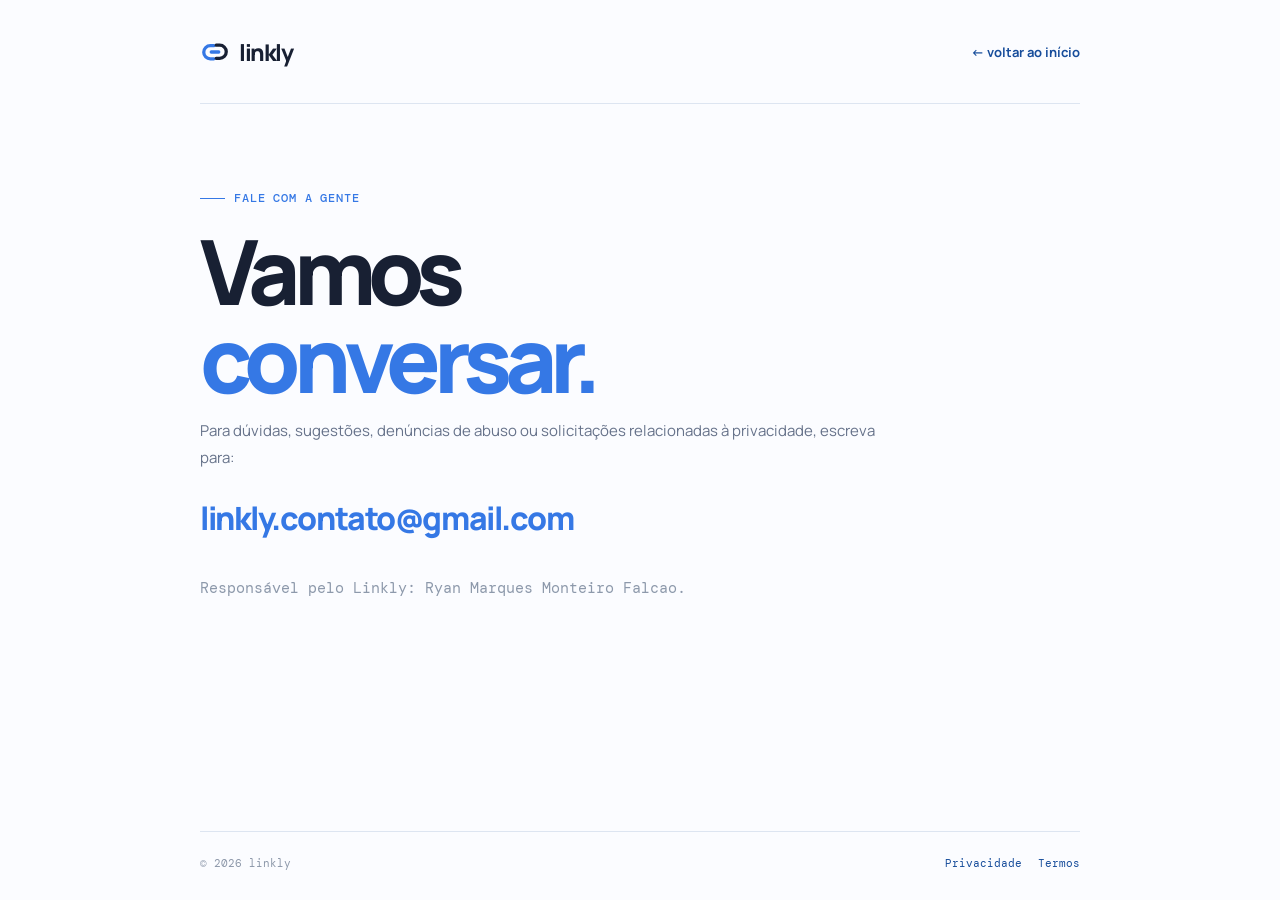
==== encurtador-url/src/main/resources/static/contato.html @ 8646ec0a "Prepare Linkly for deployment" ====
<!doctype html>
<html lang="pt-BR"><head><meta charset="UTF-8" /><meta name="viewport" content="width=device-width, initial-scale=1.0" /><meta name="description" content="Entre em contato com o Linkly." /><title>Contato — linkly</title><link rel="icon" href="logo.svg" type="image/svg+xml" /><link rel="preconnect" href="https://fonts.googleapis.com" /><link rel="preconnect" href="https://fonts.gstatic.com" crossorigin /><link href="https://fonts.googleapis.com/css2?family=DM+Mono:wght@400;500&family=Manrope:wght@400;500;600;700;800&display=swap" rel="stylesheet" /><link rel="stylesheet" href="styles.css" /></head>
<body><main class="page-shell legal-shell"><nav class="nav"><a class="brand" href="/"><img class="brand-mark" src="logo.svg" alt="" />linkly</a><a class="back-link" href="/">← voltar ao início</a></nav><article class="legal-content contact-content"><span class="eyebrow"><span></span> fale com a gente</span><h1>Vamos<br /><em>conversar.</em></h1><p>Para dúvidas, sugestões, denúncias de abuso ou solicitações relacionadas à privacidade, escreva para:</p><a class="contact-email" href="mailto:linkly.contato@gmail.com">linkly.contato@gmail.com</a><p class="legal-note">Responsável pelo Linkly: Ryan Marques Monteiro Falcao.</p></article><footer><span>© 2026 linkly</span><span class="footer-links"><a href="privacidade.html">Privacidade</a><a href="termos.html">Termos</a></span></footer></main></body></html>
---- encurtador-url/src/main/resources/static/styles.css ----
:root { --ink:#182033; --muted:#66728a; --paper:#fbfcff; --blue:#3578e5; --blue-dark:#174d9b; --blue-pale:#eaf2ff; --line:#dde5f1; --card:#fff; }
* { box-sizing:border-box; } body { margin:0; color:var(--ink); background:var(--paper); font-family:Manrope,Arial,sans-serif; } body::before { position:fixed; inset:0; z-index:-1; content:""; opacity:.42; background-image:radial-gradient(#cad7ea .7px,transparent .7px); background-size:12px 12px; pointer-events:none; }.page-shell { width:min(1120px,calc(100% - 48px)); min-height:100vh; margin:auto; display:flex; flex-direction:column; }.nav { height:104px; display:flex; align-items:center; justify-content:space-between; border-bottom:1px solid var(--line); }.brand { display:inline-flex; align-items:center; gap:9px; color:var(--ink); font-size:23px; font-weight:800; letter-spacing:-1.4px; text-decoration:none; }.brand-mark { width:30px; height:30px; display:block; }.nav-status { display:flex; align-items:center; gap:8px; color:var(--muted); font:500 12px "DM Mono",monospace; letter-spacing:.02em; text-transform:uppercase; }.nav-status i { width:7px; height:7px; border-radius:50%; background:#57b897; box-shadow:0 0 0 4px #ddf4ed; }
.ad-rail { position:fixed; top:50%; z-index:2; width:120px; height:600px; display:grid; place-items:center; color:#a7b0c0; border:1px dashed #d9e0eb; background:rgba(248,250,254,.76); font:500 10px "DM Mono",monospace; letter-spacing:.11em; text-transform:uppercase; transform:translateY(-45%); writing-mode:vertical-rl; }.ad-rail-left { left:max(20px, calc((100vw - 1440px) / 2)); }.ad-rail-right { right:max(20px, calc((100vw - 1440px) / 2)); }
.hero { padding:clamp(64px,9vw,112px) 0 74px; }.eyebrow { display:flex; align-items:center; gap:9px; color:var(--blue); font:500 12px "DM Mono",monospace; letter-spacing:.07em; text-transform:uppercase; }.eyebrow span { width:25px; height:1px; background:var(--blue); }h1 { max-width:760px; margin:21px 0 18px; font-size:clamp(52px,7.4vw,90px); font-weight:800; letter-spacing:-.075em; line-height:.98; }h1 em { color:var(--blue); font-style:normal; }.intro { width:min(100%,490px); margin:0 0 42px; color:var(--muted); font-size:17px; line-height:1.65; letter-spacing:-.025em; }
.shorten-card { max-width:740px; padding:10px; border:1px solid var(--line); border-radius:15px; background:var(--card); box-shadow:0 16px 40px rgba(38,64,107,.08); }label { display:block; margin:5px 10px 9px; color:var(--muted); font:500 11px "DM Mono",monospace; letter-spacing:.07em; text-transform:uppercase; }.input-row { display:flex; gap:8px; }input { min-width:0; flex:1; padding:17px 15px; outline:none; border:1px solid transparent; border-radius:9px; color:var(--ink); background:#f2f6fc; font:400 14px "DM Mono",monospace; transition:border .2s,box-shadow .2s; }input::placeholder { color:#98a4b6; }input:focus { border-color:#7baafb; box-shadow:0 0 0 3px #e5efff; }button { border:0; border-radius:9px; cursor:pointer; font-family:inherit; font-weight:700; transition:transform .2s,background .2s; }button:hover { transform:translateY(-1px); }#submit-button { position:relative; display:flex; min-width:166px; align-items:center; justify-content:center; gap:12px; overflow:hidden; padding:0 18px; color:#fff; background:var(--blue); box-shadow:0 7px 16px rgba(43,104,205,.22); white-space:nowrap; }#submit-button b { font-size:20px; font-weight:500; }.loading-orbit { position:relative; display:none; width:21px; height:21px; animation:orbit 1.2s cubic-bezier(.5,0,.5,1) infinite; }.loading-orbit i { position:absolute; width:5px; height:5px; border-radius:50%; background:#fff; }.loading-orbit i:nth-child(1) { top:0; left:8px; }.loading-orbit i:nth-child(2) { right:0; bottom:3px; opacity:.68; }.loading-orbit i:nth-child(3) { bottom:3px; left:0; opacity:.38; }#submit-button.is-loading { cursor:wait; transform:none; background:#427fe0; }#submit-button.is-loading .button-icon { display:none; }#submit-button.is-loading .loading-orbit { display:block; }.form-message { min-height:0; margin:0 10px; color:#bd4b45; font-size:12px; line-height:1.25; }.form-message:not(:empty) { margin-top:9px; margin-bottom:3px; }
.result-card { max-width:740px; margin-top:17px; padding:18px; border:1px solid #cbdcf6; border-radius:15px; background:#f8fbff; animation:rise .35s ease-out; }.result-heading { display:flex; align-items:center; gap:11px; margin-bottom:15px; }.success-icon { width:28px; height:28px; display:grid; place-items:center; border-radius:50%; color:#fff; background:var(--blue); font-weight:800; }.result-heading strong,.result-heading small { display:block; }.result-heading strong { font-size:14px; }.result-heading small { margin-top:2px; color:var(--muted); font-size:12px; }.result-link-row { display:flex; align-items:center; gap:9px; padding:8px 8px 8px 14px; border:1px solid #e0e7f2; border-radius:10px; background:#fff; }.result-link-row a { overflow:hidden; flex:1; color:var(--blue-dark); font:500 14px "DM Mono",monospace; text-decoration:none; text-overflow:ellipsis; white-space:nowrap; }.result-link-row button { display:flex; align-items:center; gap:7px; padding:10px 12px; color:#fff; background:var(--ink); font-size:12px; }.copy-icon { font-size:17px; }.original-link { display:block; overflow:hidden; margin:12px 2px 0; color:var(--muted); font:400 11px "DM Mono",monospace; text-decoration:none; text-overflow:ellipsis; white-space:nowrap; }
.benefits { display:grid; grid-template-columns:repeat(3,1fr); border-top:1px solid var(--line); }.benefits article { min-height:185px; padding:26px 28px 25px 0; border-right:1px solid var(--line); }.benefits article:not(:first-child) { padding-left:28px; }.benefits article:last-child { border-right:0; }.benefits span { color:var(--blue); font:500 11px "DM Mono",monospace; }.benefits h2 { margin:20px 0 8px; font-size:15px; letter-spacing:-.03em; }.benefits p { max-width:230px; margin:0; color:var(--muted); font-size:13px; line-height:1.6; }footer { display:flex; justify-content:space-between; padding:24px 0 30px; margin-top:auto; border-top:1px solid var(--line); color:#8c97a9; font:400 11px "DM Mono",monospace; }
@keyframes rise { from { opacity:0; transform:translateY(8px); } to { opacity:1; transform:translateY(0); } }@keyframes orbit { to { transform:rotate(360deg); } }
@media (max-width:650px) { .page-shell { width:min(100% - 32px,1120px); }.nav { height:77px; }.nav-status { font-size:10px; }.hero { padding-top:66px; }.input-row { flex-direction:column; }#submit-button { min-height:52px; justify-content:space-between; }.benefits { grid-template-columns:1fr; }.benefits article,.benefits article:not(:first-child) { min-height:0; padding:23px 0; border-right:0; border-bottom:1px solid var(--line); }.benefits article:last-child { border-bottom:0; }.result-link-row { flex-direction:column; align-items:stretch; }.result-link-row a { padding:7px 0; }.result-link-row button { justify-content:center; } }@media (max-width:1320px) { .ad-rail { display:none; } }@media (prefers-reduced-motion:reduce) { *,*::before,*::after { animation-duration:.01ms!important; animation-iteration-count:1!important; transition-duration:.01ms!important; } }
.footer-links { display:flex; gap:16px; }.footer-links a,.legal-content a { color:var(--blue-dark); text-decoration:none; }.footer-links a:hover,.legal-content a:hover { text-decoration:underline; }.back-link { color:var(--blue-dark); font-size:13px; font-weight:700; text-decoration:none; }.legal-shell { width:min(880px,calc(100% - 48px)); }.legal-content { width:min(100%,680px); padding:86px 0 80px; }.legal-content h1 { margin-bottom:14px; }.legal-content h2 { margin:42px 0 10px; font-size:20px; letter-spacing:-.035em; }.legal-content p { color:var(--muted); font-size:15px; line-height:1.75; }.legal-date,.legal-note { color:#8d99ab!important; font:400 12px "DM Mono",monospace; }.contact-content { min-height:calc(100vh - 208px); }.contact-email { display:inline-block; margin:10px 0 20px; color:var(--blue)!important; font-size:clamp(21px,4vw,32px); font-weight:800; letter-spacing:-.045em; }@media (max-width:650px) { .legal-shell { width:min(100% - 32px,880px); }.legal-content { padding:60px 0; }.back-link { font-size:12px; }.footer-links { gap:12px; } }
.nav-tools { display:flex; align-items:center; gap:18px; }.panel-link { color:var(--blue-dark); font:700 12px "DM Mono",monospace; text-decoration:none; }.panel-link:hover { text-decoration:underline; }.panel-intro { padding:76px 0 34px; }.panel-intro h1 { margin-bottom:12px; font-size:clamp(48px,6.5vw,76px); }.panel-intro p { max-width:480px; margin:0; color:var(--muted); line-height:1.65; }.panel-login { max-width:520px; padding:25px; border:1px solid var(--line); border-radius:15px; background:#fff; box-shadow:0 16px 40px rgba(38,64,107,.07); }.panel-login h2,.dashboard-head h2,.table-heading h2 { margin:0; font-size:18px; letter-spacing:-.04em; }.panel-login p { color:var(--muted); font-size:13px; }.panel-login-row { display:flex; gap:8px; }.panel-login-row button { padding:0 22px; color:#fff; background:var(--blue); }.dashboard-head,.table-heading { display:flex; align-items:center; justify-content:space-between; }.dashboard-head { margin:8px 0 18px; }.quiet-button { padding:8px 10px; border:1px solid var(--line); color:var(--blue-dark); background:#fff; font-size:12px; }.metrics-grid { display:grid; grid-template-columns:repeat(2,minmax(0,1fr)); gap:12px; }.metrics-grid article { padding:22px; border:1px solid var(--line); border-radius:13px; background:#fff; }.metrics-grid span,.metrics-grid small { display:block; color:var(--muted); font:500 11px "DM Mono",monospace; }.metrics-grid strong { display:block; margin:10px 0 4px; color:var(--blue); font-size:38px; letter-spacing:-.07em; }.links-table-wrap { margin:18px 0 68px; padding:20px; border:1px solid var(--line); border-radius:13px; background:#fff; }.table-heading { margin-bottom:15px; }.links-table-scroll { overflow:auto; }table { width:100%; min-width:620px; border-collapse:collapse; text-align:left; }th { padding:0 12px 11px; color:#8a96a8; border-bottom:1px solid var(--line); font:500 10px "DM Mono",monospace; letter-spacing:.05em; text-transform:uppercase; }td { max-width:290px; overflow:hidden; padding:13px 12px; border-bottom:1px solid #edf1f6; color:var(--muted); font:400 12px "DM Mono",monospace; text-overflow:ellipsis; white-space:nowrap; }td a { color:var(--blue-dark); font-weight:500; text-decoration:none; }.empty-links { margin:20px 0 0; color:var(--muted); font-size:13px; text-align:center; }@media (max-width:650px) { .nav-tools { gap:10px; }.nav-tools .nav-status { display:none; }.panel-intro { padding-top:58px; }.panel-login-row { flex-direction:column; }.panel-login-row button { min-height:48px; }.metrics-grid { grid-template-columns:1fr; }.links-table-wrap { padding:15px; } }
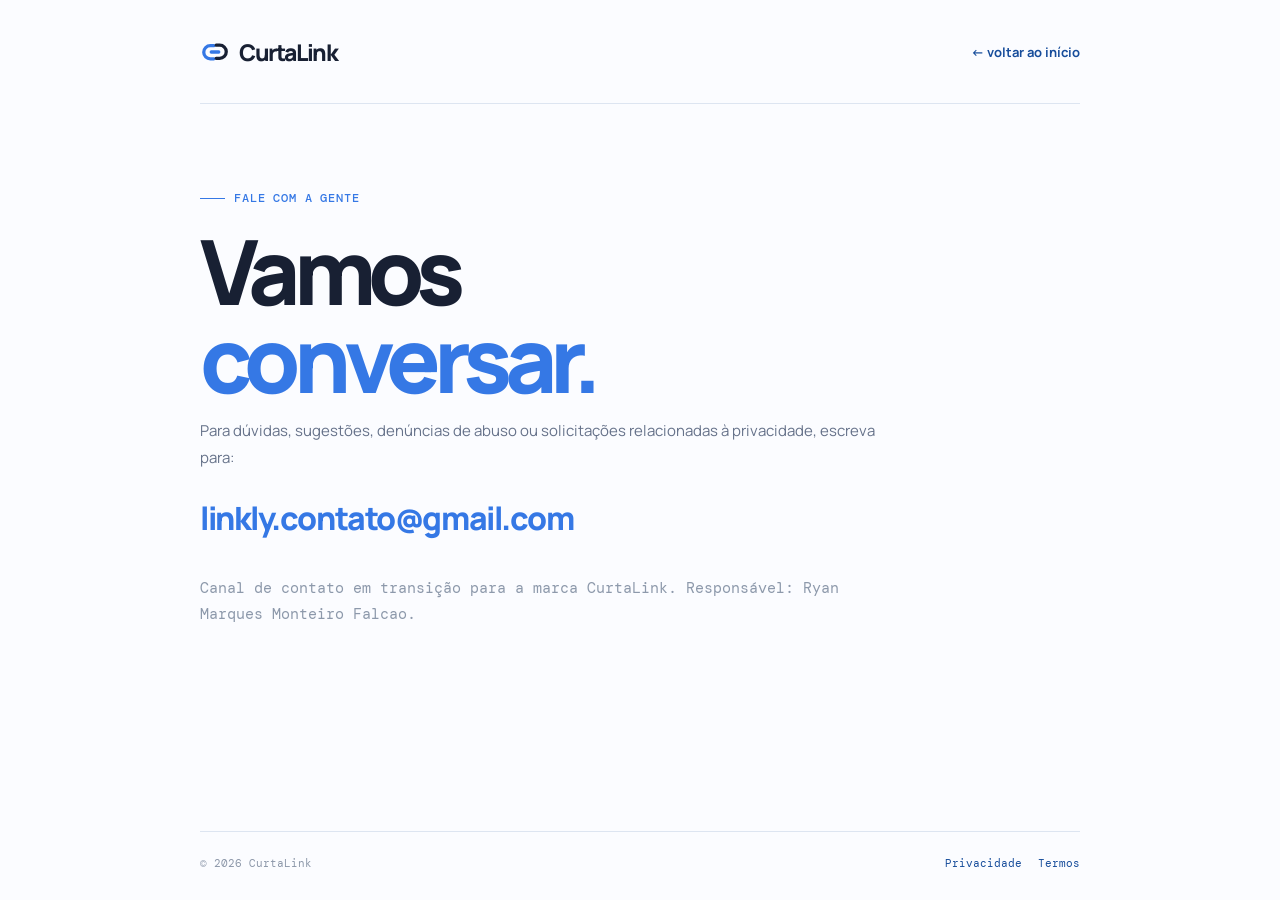
==== commit e2e0271b: "feat: estreia a marca CurtaLink e otimiza SEO" ====
--- a/encurtador-url/src/main/resources/static/contato.html
+++ b/encurtador-url/src/main/resources/static/contato.html
@@ -1,3 +1,3 @@
 <!doctype html>
-<html lang="pt-BR"><head><meta charset="UTF-8" /><meta name="viewport" content="width=device-width, initial-scale=1.0" /><meta name="description" content="Entre em contato com o Linkly." /><title>Contato — linkly</title><link rel="icon" href="logo.svg" type="image/svg+xml" /><link rel="preconnect" href="https://fonts.googleapis.com" /><link rel="preconnect" href="https://fonts.gstatic.com" crossorigin /><link href="https://fonts.googleapis.com/css2?family=DM+Mono:wght@400;500&family=Manrope:wght@400;500;600;700;800&display=swap" rel="stylesheet" /><link rel="stylesheet" href="styles.css" /></head>
-<body><main class="page-shell legal-shell"><nav class="nav"><a class="brand" href="/"><img class="brand-mark" src="logo.svg" alt="" />linkly</a><a class="back-link" href="/">← voltar ao início</a></nav><article class="legal-content contact-content"><span class="eyebrow"><span></span> fale com a gente</span><h1>Vamos<br /><em>conversar.</em></h1><p>Para dúvidas, sugestões, denúncias de abuso ou solicitações relacionadas à privacidade, escreva para:</p><a class="contact-email" href="mailto:linkly.contato@gmail.com">linkly.contato@gmail.com</a><p class="legal-note">Responsável pelo Linkly: Ryan Marques Monteiro Falcao.</p></article><footer><span>© 2026 linkly</span><span class="footer-links"><a href="privacidade.html">Privacidade</a><a href="termos.html">Termos</a></span></footer></main></body></html>
+<html lang="pt-BR"><head><meta charset="UTF-8" /><meta name="viewport" content="width=device-width, initial-scale=1.0" /><meta name="description" content="Fale com a equipe do CurtaLink para tirar dúvidas, enviar sugestões ou denunciar abuso." /><meta name="robots" content="index,follow" /><meta property="og:type" content="website" /><meta property="og:locale" content="pt_BR" /><meta property="og:title" content="Contato — CurtaLink" /><title>Contato — CurtaLink</title><link rel="icon" href="logo.svg" type="image/svg+xml" /><link rel="preconnect" href="https://fonts.googleapis.com" /><link rel="preconnect" href="https://fonts.gstatic.com" crossorigin /><link href="https://fonts.googleapis.com/css2?family=DM+Mono:wght@400;500&family=Manrope:wght@400;500;600;700;800&display=swap" rel="stylesheet" /><link rel="stylesheet" href="styles.css" /><script src="seo.js"></script><script async src="https://pagead2.googlesyndication.com/pagead/js/adsbygoogle.js?client=ca-pub-1899340171924938" crossorigin="anonymous"></script></head>
+<body><main class="page-shell legal-shell"><nav class="nav"><a class="brand" href="/"><img class="brand-mark" src="logo.svg" alt="" />CurtaLink</a><a class="back-link" href="/">← voltar ao início</a></nav><article class="legal-content contact-content"><span class="eyebrow"><span></span> fale com a gente</span><h1>Vamos<br /><em>conversar.</em></h1><p>Para dúvidas, sugestões, denúncias de abuso ou solicitações relacionadas à privacidade, escreva para:</p><a class="contact-email" href="mailto:linkly.contato@gmail.com">linkly.contato@gmail.com</a><p class="legal-note">Canal de contato em transição para a marca CurtaLink. Responsável: Ryan Marques Monteiro Falcao.</p></article><footer><span>© 2026 CurtaLink</span><span class="footer-links"><a href="privacidade.html">Privacidade</a><a href="termos.html">Termos</a></span></footer></main></body></html>
